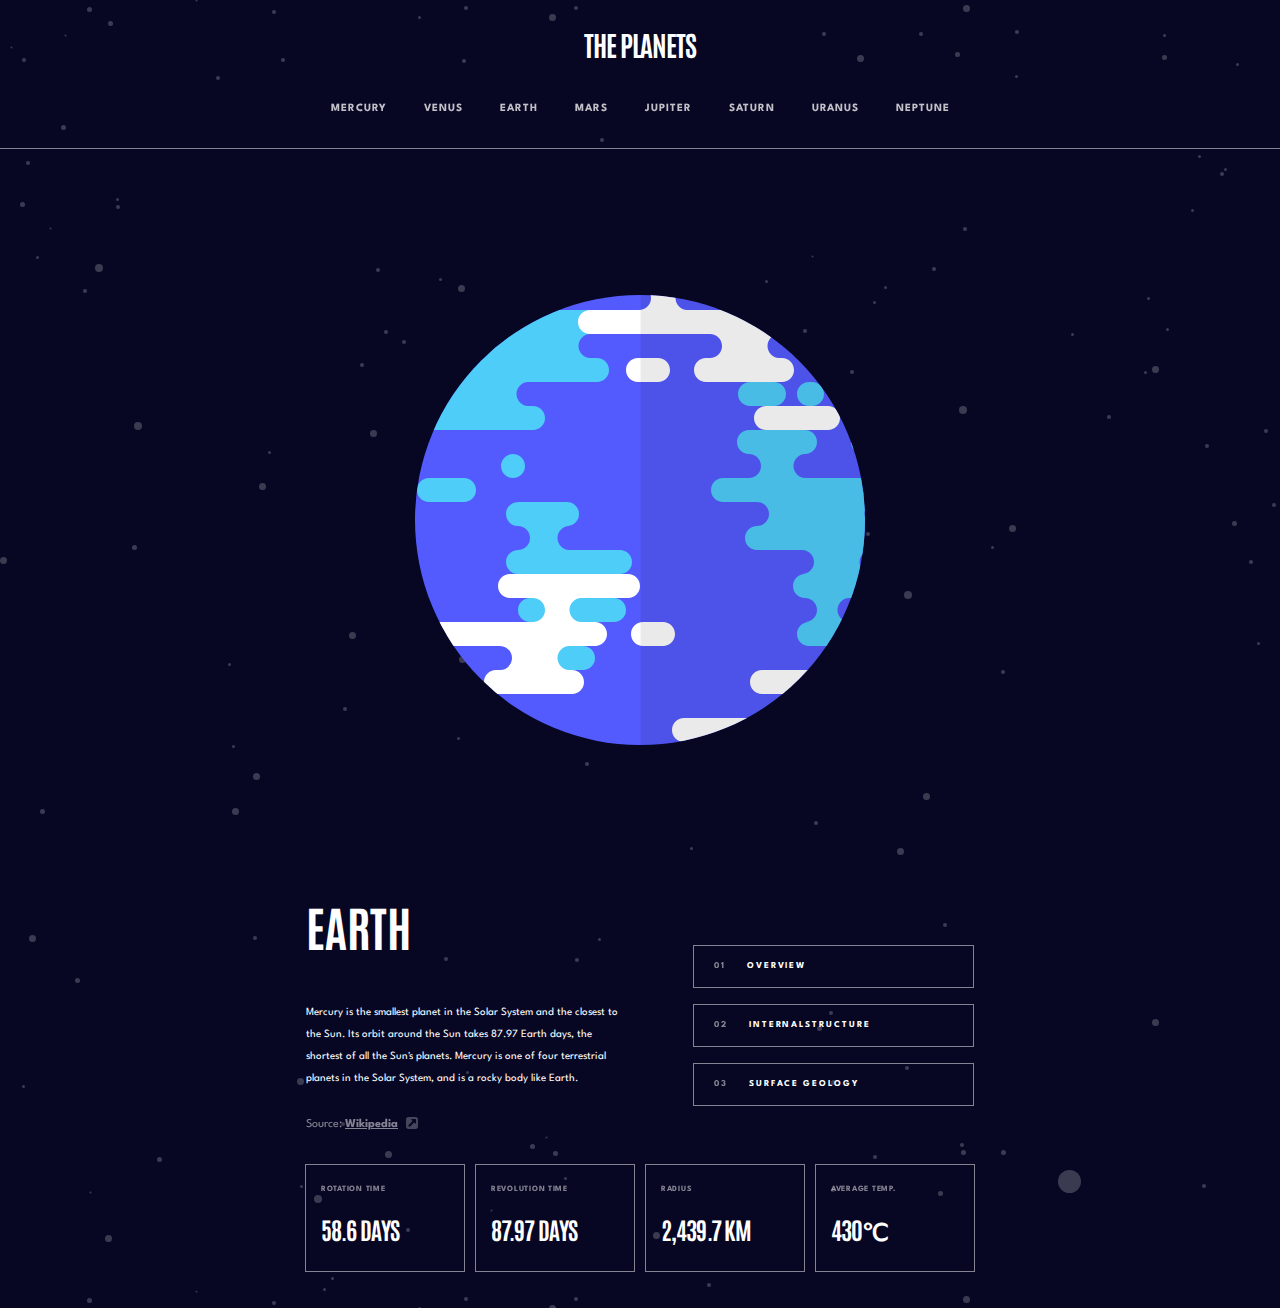
==== earth.html @ 9d273e74 "first commit" ====
<!DOCTYPE html>
<html lang="en">
  <head>
    <meta charset="UTF-8" />
    <meta name="viewport" content="width=device-width, initial-scale=1.0" />
    <meta name="description" content="Expenses chart component" />
    <meta name="keywords" content="HTML,CSS,JavaScript, API" />
    <meta name="author" content="Thu Smiley" />
    <meta property="og:image" content="./assets/preview.jpg" />
    <link
      rel="icon"
      type="image/png"
      sizes="32x32"
      href="./assets/favicon-32x32.png"
    />
    <link rel="stylesheet" href="./style.css" />
    <title>EARTH | Planets fact site</title>
  </head>
  <body>
    <!-- Header and nav  -->
    <header>
      <div class="container">
        <a href="./index.html" class="logo">THE PLANETS </a>
        <img src="./assets/icon-hamburger.svg" alt="" class="icon-ham" onclick="openNav()">
        <nav id="mobile-menu">
          <a class="hover-menu hover-menu-earth" href="./index.html"><svg width="20" height="20" viewBox="0 0 20 20" fill="none" xmlns="http://www.w3.org/2000/svg">
<circle cx="10" cy="10" r="10" fill="#DEF4FC"/>
</svg>
MERCURY<img src="./assets/icon-arrow.svg" alt=""></a>
          <a class="hover-menu hover-menu-earth" href="./venus.html"><svg width="20" height="20" viewBox="0 0 20 20" fill="none" xmlns="http://www.w3.org/2000/svg">
<circle cx="10" cy="10" r="10" fill="#F7CC7F"/>
</svg>
VENUS <img src="./assets/icon-arrow.svg" alt=""></a>
          <a class="hover-menu hover-menu-earth" href="./earth.html"><svg width="20" height="20" viewBox="0 0 20 20" fill="none" xmlns="http://www.w3.org/2000/svg">
<circle cx="10" cy="10" r="10" fill="#545BFE"/>
</svg>
EARTH<img src="./assets/icon-arrow.svg" alt=""></a>
          <a class="hover-menu hover-menu-earth" href="./mars.html"><svg width="20" height="20" viewBox="0 0 20 20" fill="none" xmlns="http://www.w3.org/2000/svg">
<circle cx="10" cy="10" r="10" fill="#FF6A45"/>
</svg>
MARS<img src="./assets/icon-arrow.svg" alt=""></a>
          <a class="hover-menu hover-menu-earth" href="./jupiter.html"><svg width="20" height="20" viewBox="0 0 20 20" fill="none" xmlns="http://www.w3.org/2000/svg">
<circle cx="10" cy="10" r="10" fill="#ECAD7A"/>
</svg>
JUPITER<img src="./assets/icon-arrow.svg" alt=""></a>
          <a class="hover-menu hover-menu-earth" href="./saturn.html"><svg width="20" height="20" viewBox="0 0 20 20" fill="none" xmlns="http://www.w3.org/2000/svg">
<circle cx="10" cy="10" r="10" fill="#FCCB6B"/>
</svg>
SATURN<img src="./assets/icon-arrow.svg" alt=""></a>
          <a class="hover-menu hover-menu-earth" href="./uranus.html"><svg width="20" height="20" viewBox="0 0 20 20" fill="none" xmlns="http://www.w3.org/2000/svg">
<circle cx="10" cy="10" r="10" fill="#65F0D5"/>
</svg>
URANUS<img src="./assets/icon-arrow.svg" alt=""></a>
          <a class="hover-menu hover-menu-earth" href="./neptune.html"><svg width="20" height="20" viewBox="0 0 20 20" fill="none" xmlns="http://www.w3.org/2000/svg">
<circle cx="10" cy="10" r="10" fill="#497EFA"/>
</svg>
NEPTUNE<img src="./assets/icon-arrow.svg" alt=""></a>
        </nav>
      </div>
    </header>

    <main>
      <section id="planet-container">
        <!-- Planet Info -->
        <div class="planet-info">
          <div class="planet-left">
            <img id="images" src="./assets/planet-earth.svg" alt="" />
          </div>
          <div class="planet-right">
            <div id="info">
              <h1 id="name">EARTH</h1>
              <p id="content">
                Mercury is the smallest planet in the Solar System and the
                closest to the Sun. Its orbit around the Sun takes 87.97 Earth
                days, the shortest of all the Sun's planets. Mercury is one of
                four terrestrial planets in the Solar System, and is a rocky
                body like Earth.
              </p>
              <p class="source">
                Source:
                <a id="source" href="https://en.wikipedia.org/wiki/Mercury_(planet)">Wikipedia<img src="./assets/icon-source.svg" alt=""
                /></a> 
              </p>
            </div>
            <div class="tab-menu tab-menu-earth">
              <h3 class="hover-menu hover-menu-earth"><span class="num">01</span> OVERVIEW</h3>
              <h3 class="hover-menu hover-menu-earth"><span class="num">02</span> <span class="mobile-hide">INTERNAL</span>STRUCTURE</h3>
              <h3 class="hover-menu hover-menu-earth"><span class="num">03</span> SURFACE <span class="mobile-hide">GEOLOGY</span> </h3>
            </div>
          </div>
        </div>

        <!-- Planet stats -->
        <div class="planet-stats">
          <div class="stat">
            <h4 class="opacity-50">ROTATION TIME</h4>
            <H2 id="rotation">58.6 DAYS</H2>
          </div>
          <div class="stat">
            <h4 class="opacity-50">REVOLUTION TIME</h4>
            <H2 id="revolution">87.97 DAYS</H2>
          </div>
          <div class="stat">
            <h4 class="opacity-50">RADIUS</h4>
            <H2 id="radius">2,439.7 KM</H2>
          </div>
          <div class="stat">
            <h4 class="opacity-50">AVERAGE TEMP.</h4>
            <H2 id="temperature">430&#8451</H2>
          </div>
        </div>
      </section>
    </main>
    <script src="./script.js"></script>
  </body>
</html>
---- style.css ----
@import url("https://fonts.googleapis.com/css2?family=Antonio:wght@500&family=League+Spartan:wght@400;700&display=swap");
* {
  box-sizing: border-box;
  margin: 0;
  padding: 0;
}

body {
  font-family: "League Spartan", sans-serif;
  color: white;
  background-image: url("./assets/background-stars.svg");
  background-color: #070724;
}

h1, h2 {
  font-family: "Antonio", sans-serif;
}

h3, h4, a {
  font-family: "League Spartan", sans-serif;
  font-weight: 700;
}

h1 {
  font-size: 80px;
  line-height: 103px;
}

h2 {
  font-size: 40px;
  line-height: 52px;
  letter-spacing: -1.5px;
}

h3 {
  font-size: 12px;
  line-height: 25px;
  letter-spacing: 2.6px;
}

h4 {
  font-size: 11px;
  line-height: 25px;
  letter-spacing: 1px;
}

p {
  font-size: 14px;
  line-height: 25px;
}

img {
  max-width: 100%;
  display: block;
}

a {
  font-size: 12px;
  line-height: 25px;
  letter-spacing: 2.57px;
  text-decoration: none;
  color: white;
  transition: 0.3s ease;
}

header {
  border-bottom: 1px solid #838391;
}

header .container {
  max-width: 1368px;
  margin: 0 auto;
  display: flex;
  justify-content: space-between;
  align-items: center;
  padding-top: 22px;
  padding-bottom: 22px;
}

.logo {
  font-size: 28px;
  letter-spacing: -1.05px;
  font-family: "Antonio", sans-serif;
}

.icon-ham {
  display: none;
}

nav a {
  opacity: 0.75;
  padding-top: 27px;
}

nav svg, nav img {
  display: none;
}

.hover-menu {
  position: relative;
}

.hover-menu:after {
  content: "";
  position: absolute;
  width: 100%;
  transform: scaleX(0);
  height: 3px;
  top: 0;
  left: 0;
  transform-origin: top right;
  transition: transform 0.25s ease-out;
}

.hover-menu:hover:after, .hover-menu:active:after {
  transform: scaleX(1);
  transform-origin: top left;
}

nav a:hover, nav a:active {
  opacity: 1;
}

nav a:not(:last-child) {
  margin-right: 33px;
}

.hover-menu-mercury:after {
  background-color: #419EBB;
}

.hover-menu-earth:after {
  background-color: #6f2ed6;
}

.hover-menu-venus:after {
  background-color: #EDA249;
}

.hover-menu-mars:after {
  background-color: #D14C32;
}

.hover-menu-jupiter:after {
  background-color: #D83A34;
}

.hover-menu-saturn:after {
  background-color: #CD5120;
}

.hover-menu-uranus:after {
  background-color: #1ec2a4;
}

.hover-menu-neptune:after {
  background-color: #2d68f0;
}

@media only screen and (max-width: 1370px) {
  header .container, #planet-container {
    max-width: 668px;
  }
  header .container {
    flex-direction: column;
    padding-top: 32px;
    padding-bottom: 27px;
  }
  .logo {
    margin-bottom: 39px;
  }
  nav a {
    font-size: 11px;
    letter-spacing: 1px;
    padding-top: 0;
    padding-bottom: 27px;
  }
  .hover-menu:after {
    top: 42px;
    transform-origin: bottom right;
  }
  .hover-menu:hover:after, .hover-menu:active:after {
    transform-origin: bottom left;
  }
}
@media only screen and (max-width: 670px) {
  header .container, #planet-container {
    max-width: 100%;
    padding-left: calc(8px + 1.5625vw);
    padding-right: calc(8px + 1.5625vw);
  }
  header .container {
    flex-direction: row;
    padding-top: 16px;
    padding-bottom: 16px;
  }
  .logo {
    margin-bottom: 0;
  }
  .icon-ham {
    display: block;
  }
  #mobile-menu {
    display: none;
  }
  #mobile-menu.active {
    display: block;
    position: absolute;
    background-color: #070724;
    width: 100%;
    min-height: 100%;
    z-index: 1;
    padding: 44px calc(8px + 1.5625vw) 0;
    margin: 0;
    top: 60px;
    right: 0;
  }
  #mobile-menu.active a {
    display: block;
    font-size: 15px;
    line-height: 25px;
    letter-spacing: 1.36px;
    opacity: 1;
    align-items: center;
  }
  #mobile-menu.active a:not(:last-child) {
    border-bottom: 1px solid #838391;
    padding-bottom: 20px;
    margin-bottom: 20px;
    margin-right: 0;
  }
  #mobile-menu.active img {
    display: inline;
    float: right;
    margin-top: 10px;
  }
  #mobile-menu.active svg {
    display: inline;
    margin-bottom: -5px;
    margin-right: 24px;
  }
}
#planet-container {
  max-width: 1110px;
  margin: 0 auto;
}

.planet-info, .planet-stats, .planet-left {
  display: flex;
  align-items: center;
}

.planet-info {
  padding-top: 126px;
}

.planet-left {
  width: 60%;
}

.planet-right {
  width: 40%;
}

.planet-left img {
  margin-left: auto;
  margin-right: auto;
}

#content {
  margin: 23px 0;
}

.source {
  opacity: 0.5;
}

#source {
  font-size: 14px;
  font-family: "League Spartan", sans-serif;
  letter-spacing: 0;
  text-decoration: underline;
}

#source img {
  display: inline;
  margin-left: 8px;
  margin-bottom: -2px;
}

.tab-menu {
  margin-top: 39px;
}

.tab-menu h3 {
  border: 1px solid #838391;
  padding: 12px 28px;
  cursor: pointer;
}

.tab-menu h3:not(:last-child) {
  margin-bottom: 16px;
}

.tab-menu .hover-menu:hover {
  background-color: #38384F;
}

.tab-menu-mercury .hover-menu:active {
  background-color: #419EBB;
}

.tab-menu-venus .hover-menu:active {
  background-color: #EDA249;
}

.tab-menu-earth .hover-menu:active {
  background-color: #6f2ed6;
}

.tab-menu-mars .hover-menu:active {
  background-color: #D14C32;
}

.tab-menu-jupiter .hover-menu:active {
  background-color: #D83A34;
}

.tab-menu-saturn .hover-menu:active {
  background-color: #CD5120;
}

.tab-menu-uranus .hover-menu:active {
  background-color: #1ec2a4;
}

.tab-menu-neptune .hover-menu:active {
  background-color: #2d68f0;
}

.num {
  margin-right: 28px;
  opacity: 0.5;
}

.planet-stats {
  padding-top: 87px;
  padding-bottom: 56px;
}

.stat {
  border: 1px solid #838391;
  padding: 20px 23px;
  min-width: 255px;
}

.stat:not(:last-child) {
  margin-right: 30px;
}

.stat h4 {
  margin-bottom: 4px;
  opacity: 0.5;
}

@media only screen and (max-width: 1370px) {
  .planet-info {
    flex-direction: column;
    padding-top: 146px;
  }
  .planet-right {
    display: flex;
    justify-content: space-between;
    align-items: center;
    margin-top: 130px;
  }
  .planet-left, .planet-right {
    width: 100%;
    max-width: 668px;
  }
  #info, .tab-menu {
    width: 50%;
  }
  .tab-menu {
    margin-left: 69px;
    max-width: 281px;
  }
  h1 {
    font-size: 48px;
    line-height: auto;
  }
  p {
    font-size: 12px;
    line-height: 25px;
  }
  #content {
    font-size: 11px;
    line-height: 22px;
  }
  #source {
    font-size: 12px;
  }
  .tab-menu h3 {
    font-size: 9px;
    line-height: 25px;
    letter-spacing: 1.93px;
    padding: 8px 20px;
  }
  .num {
    margin-right: 17px;
  }
  .planet-stats {
    padding-top: 27px;
    padding-bottom: 36px;
    justify-content: center;
  }
  .stat {
    min-width: 160px;
    padding: 16px 15px;
  }
  .stat h4 {
    font-size: 8px;
    line-height: 16px;
    letter-spacing: 0.73px;
    margin-bottom: 6px;
  }
  .stat h2 {
    font-size: 24px;
    line-height: auto;
    letter-spacing: -0.9px;
  }
  .stat:not(:last-child) {
    margin-right: 10px;
  }
}
@media only screen and (max-width: 670px) {
  #planet-container {
    position: relative;
  }
  .mobile-hide, .num {
    display: none;
  }
  .tab-menu {
    position: absolute;
    top: 0;
    width: 100%;
    margin-top: 0;
    border-bottom: 1px solid #838391;
    display: flex;
    justify-content: space-between;
    align-items: center;
    margin-left: 0;
    max-width: 100%;
    left: 0;
    right: 0;
  }
  .tab-menu h3 {
    border: none;
    padding: 20px 0;
    opacity: 0.5;
    padding-bottom: 20px;
  }
  .tab-menu h3:not(:last-child) {
    margin-bottom: 0;
  }
  .tab-menu h3:nth-child(1) {
    margin-left: calc(8px + 1.5625vw);
  }
  .tab-menu h3:nth-child(3) {
    margin-right: calc(8px + 1.5625vw);
  }
  .tab-menu .hover-menu:hover {
    background-color: transparent;
    opacity: 1;
  }
  .tab-menu .hover-menu:after {
    top: 62px;
  }
  .planet-left img {
    width: 40%;
  }
  .planet-info {
    padding-top: 200px;
  }
  .planet-right {
    margin-top: 98px;
  }
  .planet-left, .planet-right {
    max-width: 100%;
  }
  #info, .tab-menu {
    width: 100%;
    text-align: center;
  }
  .planet-stats {
    flex-direction: column;
    padding-bottom: 47px;
  }
  .stat {
    min-width: 100%;
    padding: 16px 24px;
    display: flex;
    justify-content: space-between;
    align-items: center;
  }
  .stat:not(:last-child) {
    margin-right: 0;
    margin-bottom: 8px;
  }
  .stat h2 {
    font-size: 20px;
    letter-spacing: -0.75px;
  }
}/*# sourceMappingURL=style.css.map */
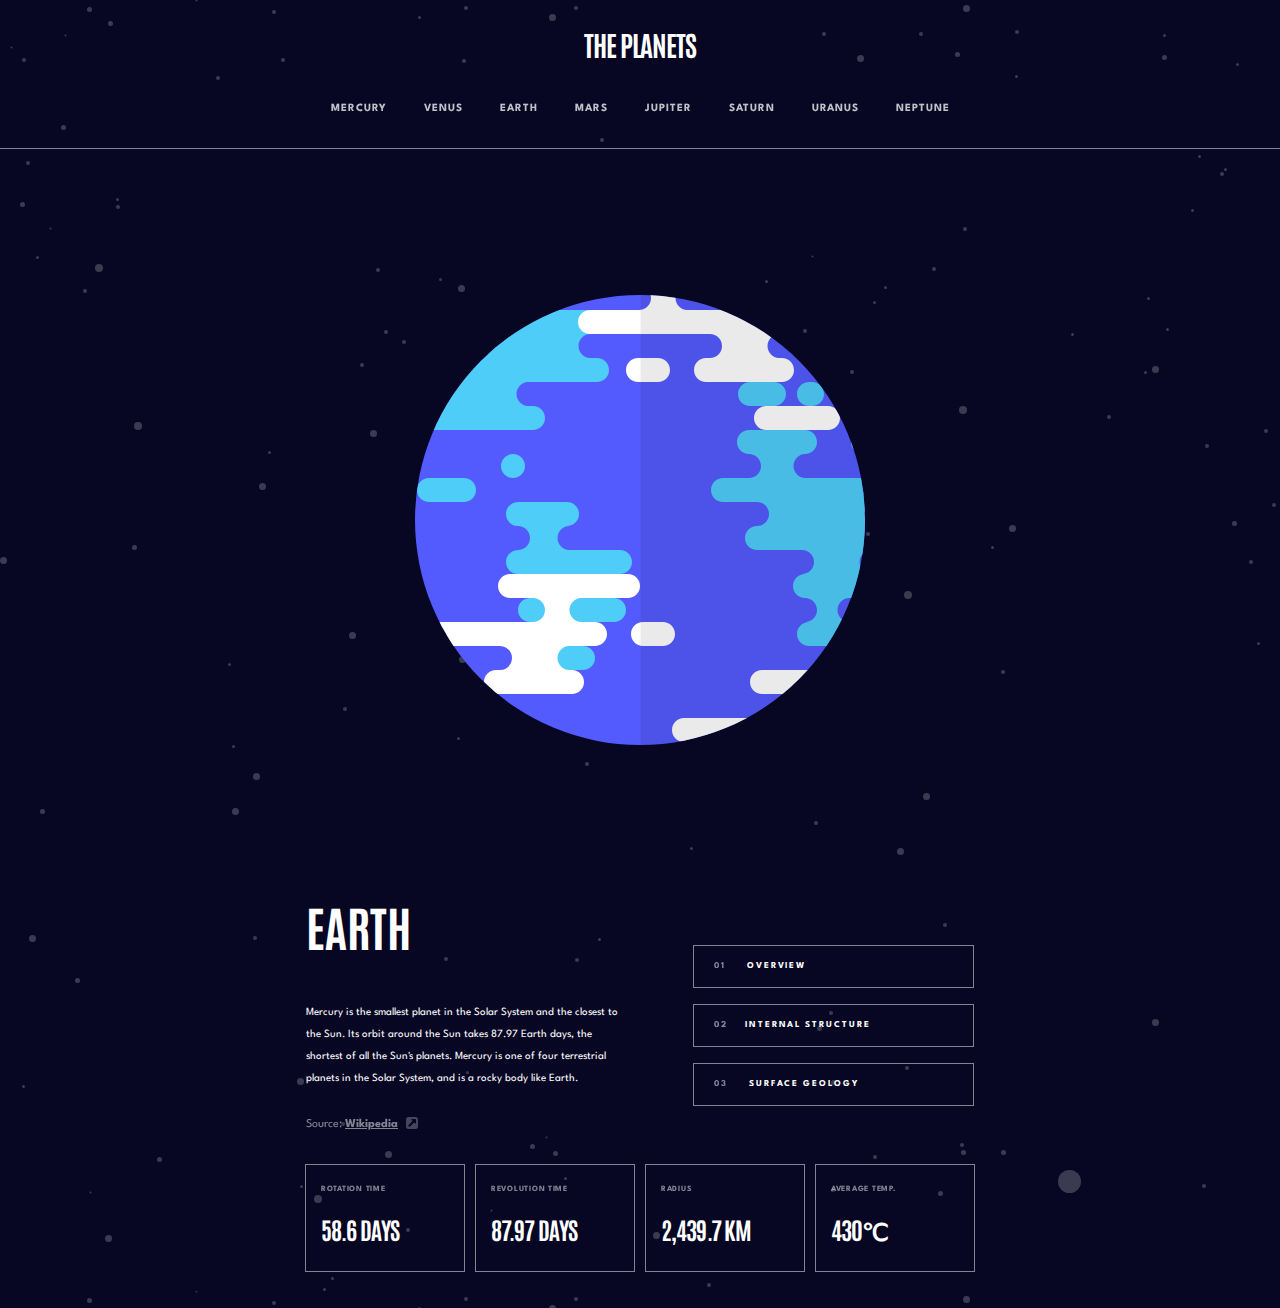
==== commit c2f33396: "fix menu height" ====
--- a/earth.html
+++ b/earth.html
@@ -84,7 +84,7 @@
             </div>
             <div class="tab-menu tab-menu-earth">
               <h3 class="hover-menu hover-menu-earth"><span class="num">01</span> OVERVIEW</h3>
-              <h3 class="hover-menu hover-menu-earth"><span class="num">02</span> <span class="mobile-hide">INTERNAL</span>STRUCTURE</h3>
+              <h3 class="hover-menu hover-menu-earth"><span class="num">02</span>INTERNAL <span class="mobile-hide">STRUCTURE</span> </h3>
               <h3 class="hover-menu hover-menu-earth"><span class="num">03</span> SURFACE <span class="mobile-hide">GEOLOGY</span> </h3>
             </div>
           </div>
--- a/style.css
+++ b/style.css
@@ -85,6 +85,7 @@
 
 .icon-ham {
   display: none;
+  cursor: pointer;
 }
 
 nav a {
@@ -208,7 +209,7 @@
     position: absolute;
     background-color: #070724;
     width: 100%;
-    min-height: 100%;
+    min-height: 140%;
     z-index: 1;
     padding: 44px calc(8px + 1.5625vw) 0;
     margin: 0;
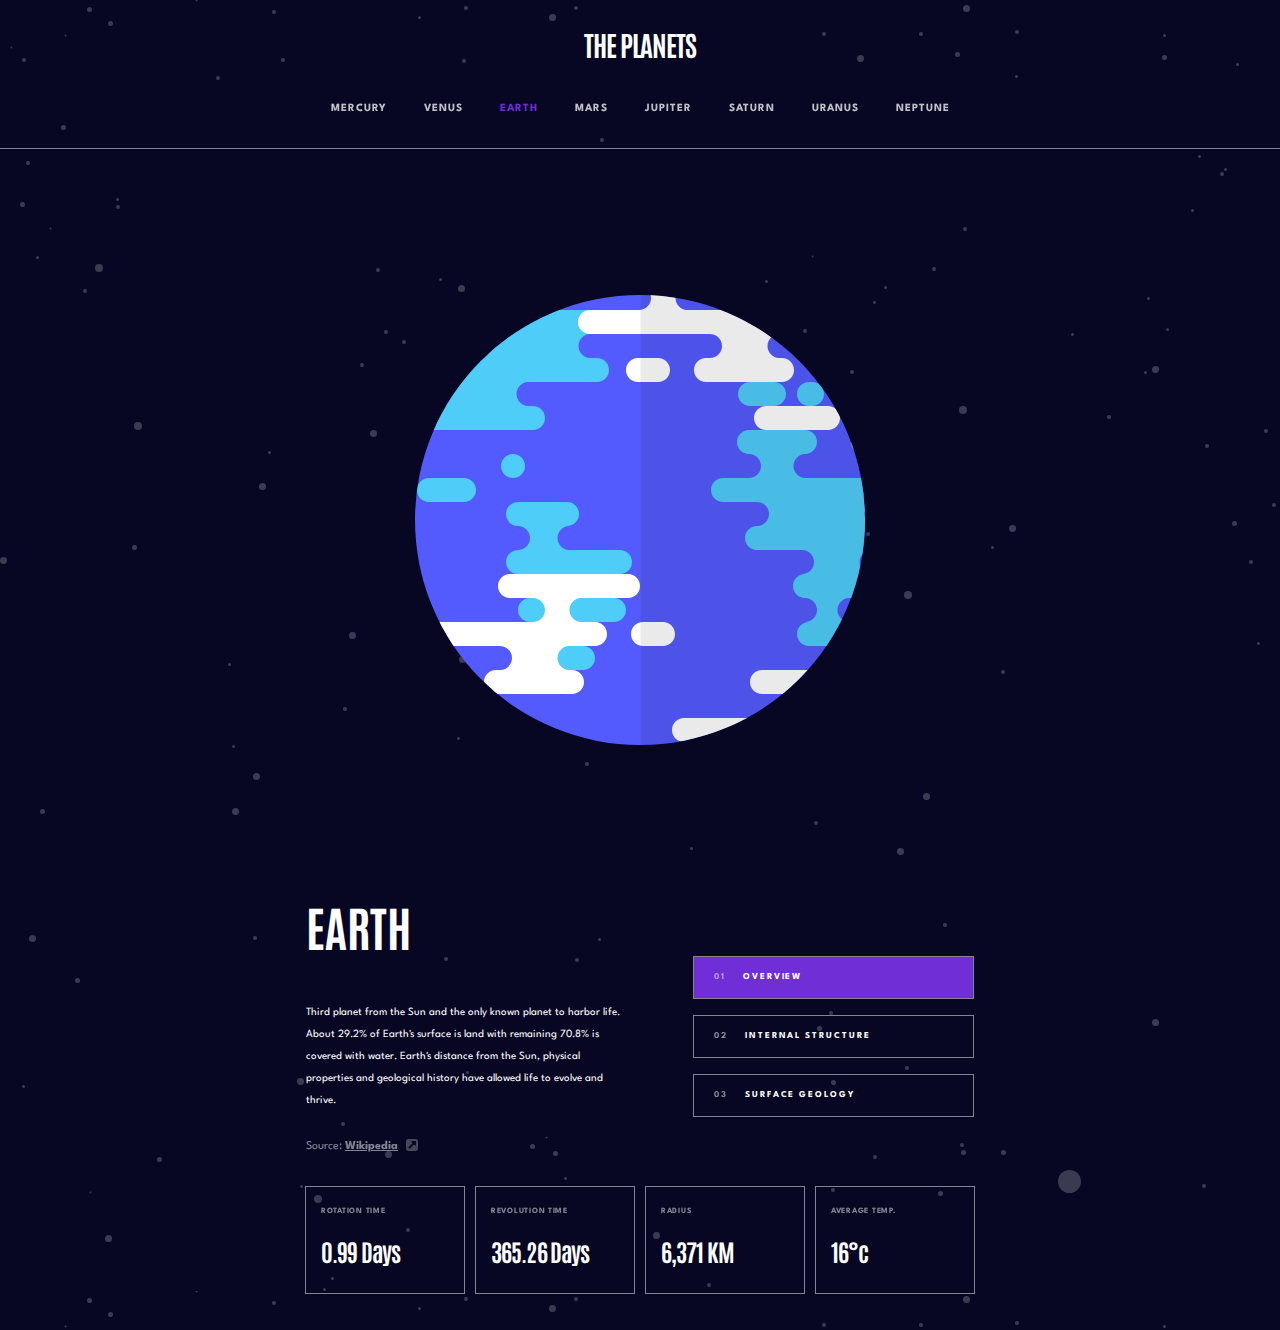
==== commit 5caae8a0: "add functions" ====
--- a/earth.html
+++ b/earth.html
@@ -23,35 +23,35 @@
         <a href="./index.html" class="logo">THE PLANETS </a>
         <img src="./assets/icon-hamburger.svg" alt="" class="icon-ham" onclick="openNav()">
         <nav id="mobile-menu">
-          <a class="hover-menu hover-menu-earth" href="./index.html"><svg width="20" height="20" viewBox="0 0 20 20" fill="none" xmlns="http://www.w3.org/2000/svg">
+          <a class="nav-menu hover earth" onclick="openOverview()" href="./index.html"><svg width="20" height="20" viewBox="0 0 20 20" fill="none" xmlns="http://www.w3.org/2000/svg">
 <circle cx="10" cy="10" r="10" fill="#DEF4FC"/>
 </svg>
 MERCURY<img src="./assets/icon-arrow.svg" alt=""></a>
-          <a class="hover-menu hover-menu-earth" href="./venus.html"><svg width="20" height="20" viewBox="0 0 20 20" fill="none" xmlns="http://www.w3.org/2000/svg">
+          <a class="nav-menu hover earth" onclick="openOverview()" href="./venus.html"><svg width="20" height="20" viewBox="0 0 20 20" fill="none" xmlns="http://www.w3.org/2000/svg">
 <circle cx="10" cy="10" r="10" fill="#F7CC7F"/>
 </svg>
 VENUS <img src="./assets/icon-arrow.svg" alt=""></a>
-          <a class="hover-menu hover-menu-earth" href="./earth.html"><svg width="20" height="20" viewBox="0 0 20 20" fill="none" xmlns="http://www.w3.org/2000/svg">
+          <a class="nav-menu hover active-link earth" onclick="openOverview()" href="./earth.html"><svg width="20" height="20" viewBox="0 0 20 20" fill="none" xmlns="http://www.w3.org/2000/svg">
 <circle cx="10" cy="10" r="10" fill="#545BFE"/>
 </svg>
 EARTH<img src="./assets/icon-arrow.svg" alt=""></a>
-          <a class="hover-menu hover-menu-earth" href="./mars.html"><svg width="20" height="20" viewBox="0 0 20 20" fill="none" xmlns="http://www.w3.org/2000/svg">
+          <a class="nav-menu hover earth" onclick="openOverview()" href="./mars.html"><svg width="20" height="20" viewBox="0 0 20 20" fill="none" xmlns="http://www.w3.org/2000/svg">
 <circle cx="10" cy="10" r="10" fill="#FF6A45"/>
 </svg>
 MARS<img src="./assets/icon-arrow.svg" alt=""></a>
-          <a class="hover-menu hover-menu-earth" href="./jupiter.html"><svg width="20" height="20" viewBox="0 0 20 20" fill="none" xmlns="http://www.w3.org/2000/svg">
+          <a class="nav-menu hover earth" onclick="openOverview()" href="./jupiter.html"><svg width="20" height="20" viewBox="0 0 20 20" fill="none" xmlns="http://www.w3.org/2000/svg">
 <circle cx="10" cy="10" r="10" fill="#ECAD7A"/>
 </svg>
 JUPITER<img src="./assets/icon-arrow.svg" alt=""></a>
-          <a class="hover-menu hover-menu-earth" href="./saturn.html"><svg width="20" height="20" viewBox="0 0 20 20" fill="none" xmlns="http://www.w3.org/2000/svg">
+          <a class="nav-menu hover earth" onclick="openOverview()" href="./saturn.html"><svg width="20" height="20" viewBox="0 0 20 20" fill="none" xmlns="http://www.w3.org/2000/svg">
 <circle cx="10" cy="10" r="10" fill="#FCCB6B"/>
 </svg>
 SATURN<img src="./assets/icon-arrow.svg" alt=""></a>
-          <a class="hover-menu hover-menu-earth" href="./uranus.html"><svg width="20" height="20" viewBox="0 0 20 20" fill="none" xmlns="http://www.w3.org/2000/svg">
+          <a class="nav-menu hover earth" onclick="openOverview()" href="./uranus.html"><svg width="20" height="20" viewBox="0 0 20 20" fill="none" xmlns="http://www.w3.org/2000/svg">
 <circle cx="10" cy="10" r="10" fill="#65F0D5"/>
 </svg>
 URANUS<img src="./assets/icon-arrow.svg" alt=""></a>
-          <a class="hover-menu hover-menu-earth" href="./neptune.html"><svg width="20" height="20" viewBox="0 0 20 20" fill="none" xmlns="http://www.w3.org/2000/svg">
+          <a class="nav-menu hover earth" onclick="openOverview()" href="./neptune.html"><svg width="20" height="20" viewBox="0 0 20 20" fill="none" xmlns="http://www.w3.org/2000/svg">
 <circle cx="10" cy="10" r="10" fill="#497EFA"/>
 </svg>
 NEPTUNE<img src="./assets/icon-arrow.svg" alt=""></a>
@@ -82,10 +82,10 @@
                 /></a> 
               </p>
             </div>
-            <div class="tab-menu tab-menu-earth">
-              <h3 class="hover-menu hover-menu-earth"><span class="num">01</span> OVERVIEW</h3>
-              <h3 class="hover-menu hover-menu-earth"><span class="num">02</span>INTERNAL <span class="mobile-hide">STRUCTURE</span> </h3>
-              <h3 class="hover-menu hover-menu-earth"><span class="num">03</span> SURFACE <span class="mobile-hide">GEOLOGY</span> </h3>
+            <div class="tab-menu">
+              <h3 class="hover tab earth" id="overview" onclick="openOverview()"><span class="num">01</span>OVERVIEW</h3>
+              <h3 class="hover tab earth" id="internal" onclick="openInternal()"><span class="num">02</span>INTERNAL <span class="mobile-hide">STRUCTURE</span> </h3>
+              <h3 class="hover tab earth" id="geology" onclick="openGeology()"><span class="num">03</span>SURFACE <span class="mobile-hide">GEOLOGY</span> </h3>
             </div>
           </div>
         </div>
--- a/style.css
+++ b/style.css
@@ -10,6 +10,7 @@
   color: white;
   background-image: url("./assets/background-stars.svg");
   background-color: #070724;
+  height: 100vh;
 }
 
 h1, h2 {
@@ -97,11 +98,11 @@
   display: none;
 }
 
-.hover-menu {
+.hover {
   position: relative;
 }
 
-.hover-menu:after {
+.hover:after {
   content: "";
   position: absolute;
   width: 100%;
@@ -113,49 +114,49 @@
   transition: transform 0.25s ease-out;
 }
 
-.hover-menu:hover:after, .hover-menu:active:after {
+.hover:hover:after, .hover:active:after {
   transform: scaleX(1);
   transform-origin: top left;
 }
 
+.mercury:after {
+  background-color: #419EBB;
+}
+
+.venus:after {
+  background-color: #EDA249;
+}
+
+.earth:after {
+  background-color: #6f2ed6;
+}
+
+.mars:after {
+  background-color: #D14C32;
+}
+
+.jupiter:after {
+  background-color: #D83A34;
+}
+
+.saturn:after {
+  background-color: #CD5120;
+}
+
+.uranus:after {
+  background-color: #1ec2a4;
+}
+
+.neptune:after {
+  background-color: #2d68f0;
+}
+
 nav a:hover, nav a:active {
   opacity: 1;
 }
 
 nav a:not(:last-child) {
   margin-right: 33px;
-}
-
-.hover-menu-mercury:after {
-  background-color: #419EBB;
-}
-
-.hover-menu-earth:after {
-  background-color: #6f2ed6;
-}
-
-.hover-menu-venus:after {
-  background-color: #EDA249;
-}
-
-.hover-menu-mars:after {
-  background-color: #D14C32;
-}
-
-.hover-menu-jupiter:after {
-  background-color: #D83A34;
-}
-
-.hover-menu-saturn:after {
-  background-color: #CD5120;
-}
-
-.hover-menu-uranus:after {
-  background-color: #1ec2a4;
-}
-
-.hover-menu-neptune:after {
-  background-color: #2d68f0;
 }
 
 @media only screen and (max-width: 1370px) {
@@ -176,11 +177,11 @@
     padding-top: 0;
     padding-bottom: 27px;
   }
-  .hover-menu:after {
+  .hover:after {
     top: 42px;
     transform-origin: bottom right;
   }
-  .hover-menu:hover:after, .hover-menu:active:after {
+  .hover:hover:after, .hover:active:after {
     transform-origin: bottom left;
   }
 }
@@ -206,10 +207,10 @@
   }
   #mobile-menu.active {
     display: block;
-    position: absolute;
+    position: fixed;
     background-color: #070724;
     width: 100%;
-    min-height: 140%;
+    height: 100%;
     z-index: 1;
     padding: 44px calc(8px + 1.5625vw) 0;
     margin: 0;
@@ -299,44 +300,12 @@
   cursor: pointer;
 }
 
+.tab-menu h3:hover {
+  background-color: #38384F;
+}
+
 .tab-menu h3:not(:last-child) {
   margin-bottom: 16px;
-}
-
-.tab-menu .hover-menu:hover {
-  background-color: #38384F;
-}
-
-.tab-menu-mercury .hover-menu:active {
-  background-color: #419EBB;
-}
-
-.tab-menu-venus .hover-menu:active {
-  background-color: #EDA249;
-}
-
-.tab-menu-earth .hover-menu:active {
-  background-color: #6f2ed6;
-}
-
-.tab-menu-mars .hover-menu:active {
-  background-color: #D14C32;
-}
-
-.tab-menu-jupiter .hover-menu:active {
-  background-color: #D83A34;
-}
-
-.tab-menu-saturn .hover-menu:active {
-  background-color: #CD5120;
-}
-
-.tab-menu-uranus .hover-menu:active {
-  background-color: #1ec2a4;
-}
-
-.tab-menu-neptune .hover-menu:active {
-  background-color: #2d68f0;
 }
 
 .num {
@@ -458,8 +427,8 @@
   .tab-menu h3 {
     border: none;
     padding: 20px 0;
-    opacity: 0.5;
     padding-bottom: 20px;
+    width: 100%;
   }
   .tab-menu h3:not(:last-child) {
     margin-bottom: 0;
@@ -470,11 +439,7 @@
   .tab-menu h3:nth-child(3) {
     margin-right: calc(8px + 1.5625vw);
   }
-  .tab-menu .hover-menu:hover {
-    background-color: transparent;
-    opacity: 1;
-  }
-  .tab-menu .hover-menu:after {
+  .tab-menu .hover:after {
     top: 62px;
   }
   .planet-left img {
@@ -512,4 +477,7 @@
     font-size: 20px;
     letter-spacing: -0.75px;
   }
+  .stat h4 {
+    margin-bottom: 0;
+  }
 }/*# sourceMappingURL=style.css.map */